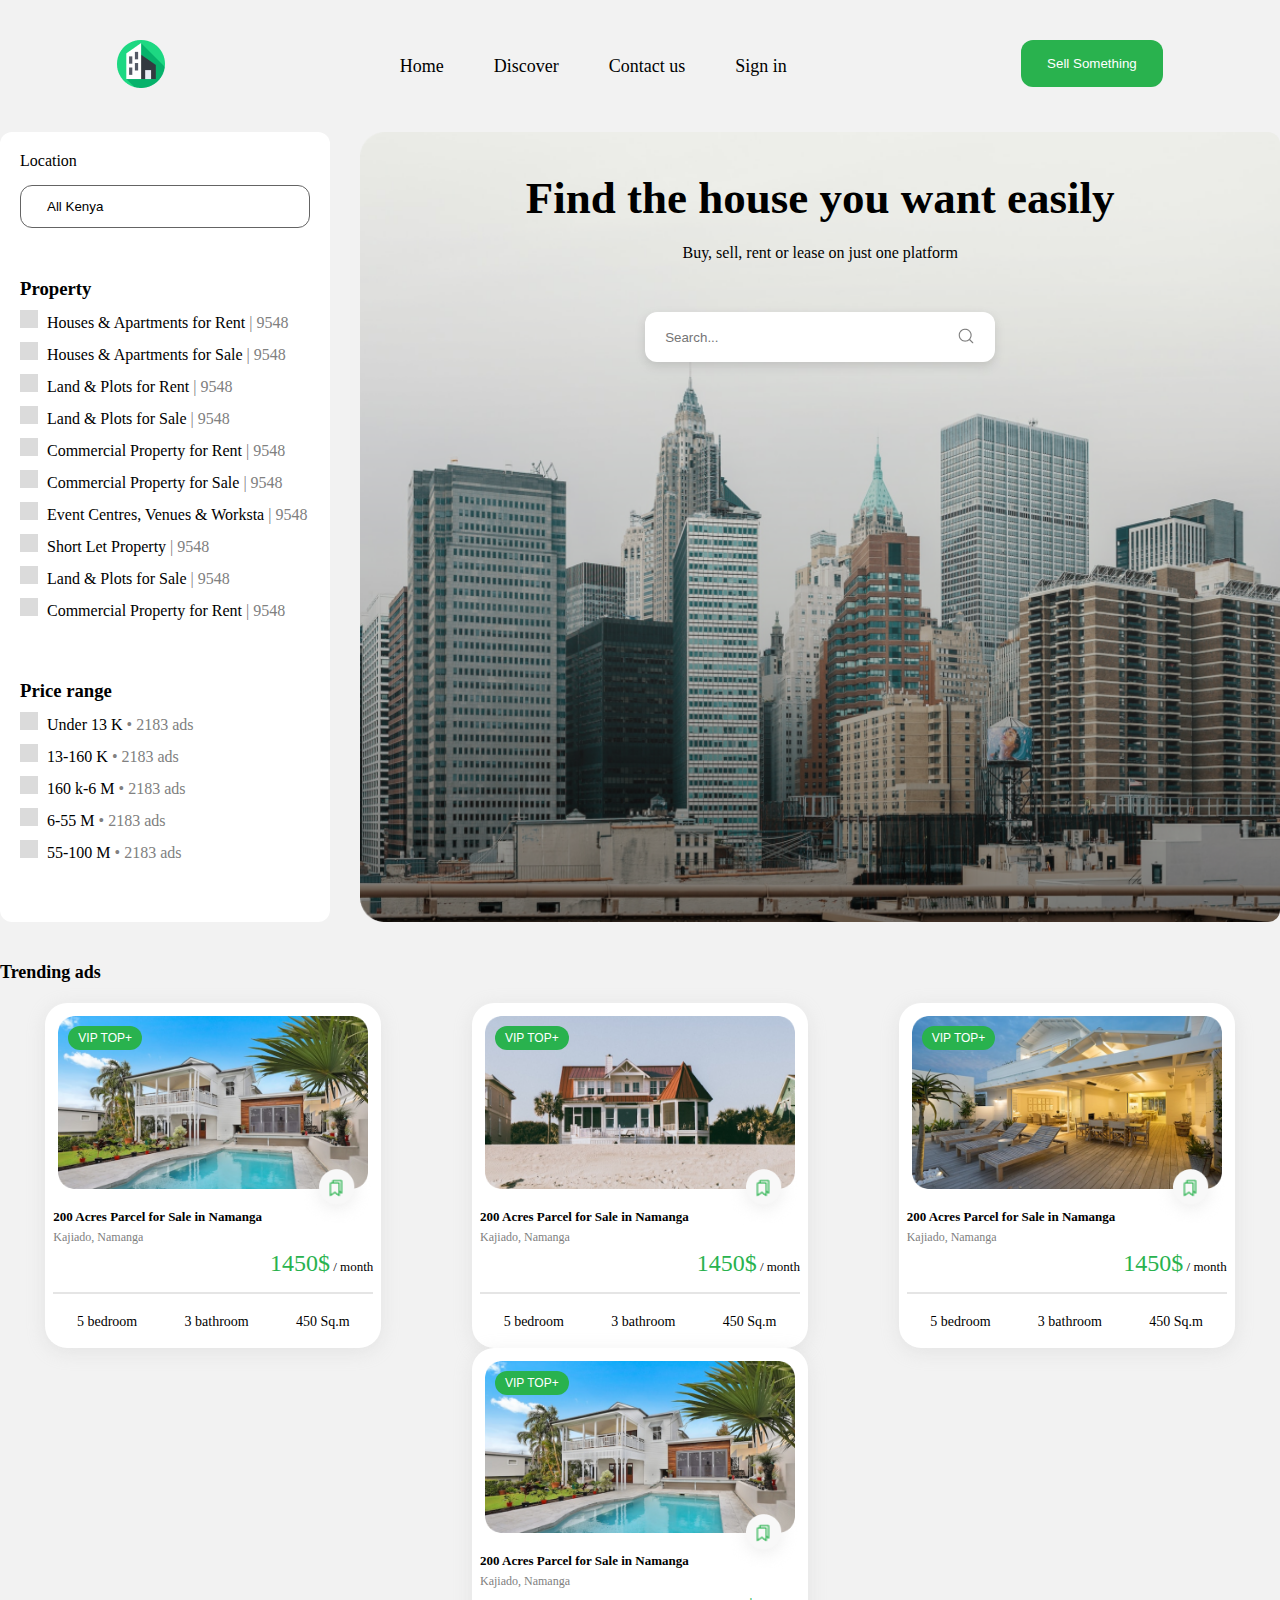
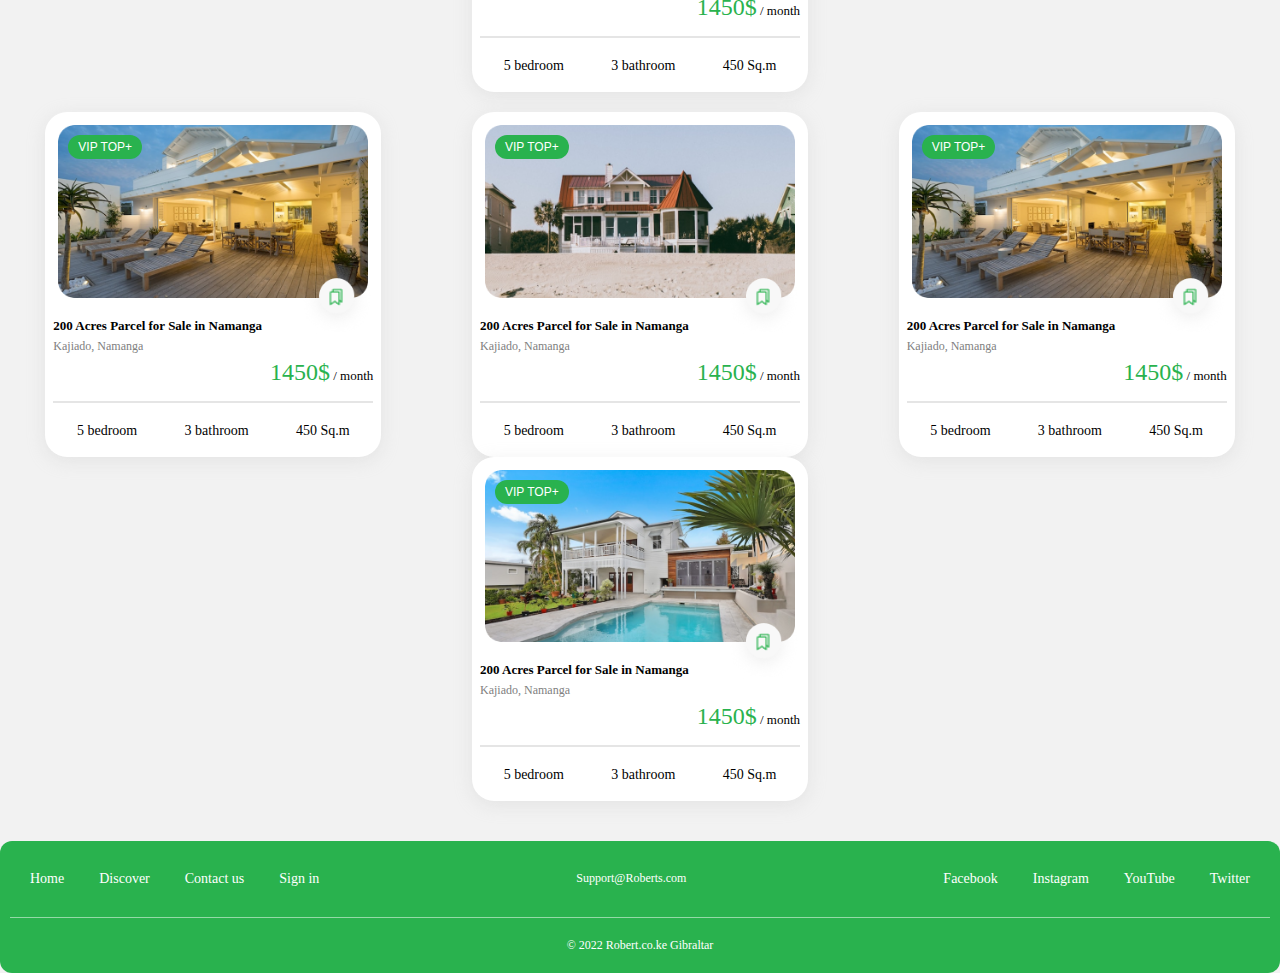
==== index.html @ 014381ed "create html css" ====
<!DOCTYPE html>
<html lang="en">
<head>
    <meta charset="UTF-8">
    <meta name="viewport" content="width=device-width, initial-scale=1.0">
    <link rel="stylesheet" href="style.css">
    <link rel="stylesheet" href="fonts.css">
    <title>Apartments</title>
</head>
<body>
    <header>
        <div class="header-container">
            <div class="logo-icon">
                <a href="./index.html">
                    <img src="./imgs/logo.png" alt="logo">
                </a>
            </div>
            <nav class="nav">
                <ul class="nav-list">
                    <li class="header-nav"> <a href="">Home</a> </li>
                    <li class="header-nav"> <a href="">Discover</a> </li>
                    <li class="header-nav"> <a href="">Contact us</a> </li>
                    <li class="header-nav"> <a href="">Sign in</a> </li>
                </ul>
            </nav>
            <input class="header-button" type="button" value="Sell Something">
            <div class="mobile-nav">
                <img src="./imgs/mobile-navigation-background.png" alt="mobile navugation" class="mobile-nav-background">
                <img src="./imgs/mobile-search-icon.png" alt="mobile-navigation" class="mobile-nav-icon">
            </div>
        </div>
    </header>
    <main>
        <div class="aside-container">
            <div class="aside-wrapper">
                <div>
                    <p>Location</p>
                    <input type="button" value="All Kenya" class="aside-button">
                </div>
                <div class="box">
                    <h3>Property</h3>
                    <div>
                        <input type="checkbox" class="checkbox">
                        <label>Houses & Apartments for Rent <span class="numbers">| 9548</span</label>
                    </div>
                    <div>
                        <input type="checkbox" class="checkbox">
                        <label>Houses & Apartments for Sale <span class="numbers">| 9548</span</label>
                    </div>
                    <div>
                        <input type="checkbox" class="checkbox">
                        <label>Land & Plots for Rent <span class="numbers">| 9548</span</label>
                    </div>
                    <div>
                        <input type="checkbox" class="checkbox">
                        <label>Land & Plots for Sale <span class="numbers">| 9548</span</label>
                    </div>
                    <div>
                        <input type="checkbox" class="checkbox">
                        <label>Commercial Property for Rent <span class="numbers">| 9548</span></label>
                    </div>
                    <div>
                        <input type="checkbox" class="checkbox">
                        <label>Commercial Property for Sale <span class="numbers">| 9548</span></label>
                    </div>
                    <div>
                        <input type="checkbox" class="checkbox">
                        <label>Event Centres, Venues & Worksta <span class="numbers">| 9548</span></label>
                    </div>
                    <div>
                        <input type="checkbox" class="checkbox">
                        <label>Short Let Property <span class="numbers">| 9548</span></label>
                    </div>
                    <div>
                        <input type="checkbox" class="checkbox">
                        <label>Land & Plots for Sale <span class="numbers">| 9548</span></label>
                    </div>
                    <div>
                        <input type="checkbox" class="checkbox">
                        <label>Commercial Property for Rent <span class="numbers">| 9548</span></label>
                    </div>
                </div>
                <div class="price-box">
                    <h3>Price range</h3>
                    <div>
                        <input type="checkbox" class="checkbox">
                        <label>Under 13 K <span class="numbers">• 2183 ads</span></label>
                    </div>
                    <div>
                        <input type="checkbox" class="checkbox">
                        <label>13-160 K <span class="numbers">• 2183 ads</span></label>
                    </div>
                    <div>
                        <input type="checkbox" class="checkbox">
                        <label>160 k-6 M <span class="numbers">• 2183 ads</span></label>
                    </div>
                    <div>
                        <input type="checkbox" class="checkbox">
                        <label>6-55 M <span class="numbers">• 2183 ads</span></label>
                    </div>
                    <div>
                        <input type="checkbox" class="checkbox">
                        <label>55-100 M <span class="numbers">• 2183 ads</span></label>
                    </div>
                </div>
            </div>
            <div class="main-image">
                <span class="image-title">Find the house you want easily</span>
                <span class="image-text">Buy, sell, rent or lease on just one platform</span>
                <div class="searchbar">
                    <input class="image-searchbar" type="search" placeholder="Search...">
                    <img src="./imgs/icon.png" alt="search icon" class="search-icon">
                </div>
            </div>
        </div>
        <div class="card-container">
            <h2 class="card-title">Trending ads</h2>
            <div class="card-wrapper">
                <a href="home-internal.html">
                    <div class="card-box">
                        <img src="./imgs/white-house.png" alt="house image" class="card-image">
                        <input type="button" value="VIP TOP+" class="card-button">
                        <img src="./imgs/mobile-navigation-background.png" alt="white background" class="card-icon-background">
                        <img src="./imgs/save.png" alt="save icon" class="save-frame">
                        <span class="card-box-title">200 Acres Parcel for Sale in Namanga</span>
                        <span class="card-box-content">Kajiado, Namanga</span>
                        <p class="card-price"> <span class="card-house-price">1450$</span> / month</p>
                        <p class="card-house-capacity"> <span>5 bedroom</span> <span>3 bathroom</span> 450 Sq.m</p>
                    </div>
                </a>
                <a href="./home-internal.html">
                    <div class="card-box">
                        <img src="./imgs/wooden-house.png" alt="house" class="card-image">
                        <input type="button" value="VIP TOP+" class="card-button">
                        <img src="./imgs/mobile-navigation-background.png" alt="white background" class="card-icon-background">
                        <img src="./imgs/save.png" alt="save icon" class="save-frame">
                        <span class="card-box-title">200 Acres Parcel for Sale in Namanga</span>
                        <span class="card-box-content">Kajiado, Namanga</span>
                        <p class="card-price"> <span class="card-house-price">1450$</span> / month</p>
                        <p class="card-house-capacity"> <span>5 bedroom</span> <span>3 bathroom</span> 450 Sq.m</p>
                    </div>
                </a>
                <a href="./home-internal.html">
                    <div class="card-box">
                        <img src="./imgs/summer-house.png" alt="house" class="card-image">
                        <input type="button" value="VIP TOP+" class="card-button">
                        <img src="./imgs/mobile-navigation-background.png" alt="white background" class="card-icon-background">
                        <img src="./imgs/save.png" alt="save icon" class="save-frame">
                        <span class="card-box-title">200 Acres Parcel for Sale in Namanga</span>
                        <span class="card-box-content">Kajiado, Namanga</span>
                        <p class="card-price"> <span class="card-house-price">1450$</span> / month</p>
                        <p class="card-house-capacity"> <span>5 bedroom</span> <span>3 bathroom</span> 450 Sq.m</p>
                    </div>
                </a>
                <a href="./home-internal.html">
                    <div class="card-box">
                        <img src="./imgs/white-house.png" alt="house" class="card-image">
                        <input type="button" value="VIP TOP+" class="card-button">
                        <img src="./imgs/mobile-navigation-background.png" alt="white background" class="card-icon-background">
                        <img src="./imgs/save.png" alt="save icon" class="save-frame">
                        <span class="card-box-title">200 Acres Parcel for Sale in Namanga</span>
                        <span class="card-box-content">Kajiado, Namanga</span>
                        <p class="card-price"> <span class="card-house-price">1450$</span> / month</p>
                        <p class="card-house-capacity"> <span>5 bedroom</span> <span>3 bathroom</span> 450 Sq.m</p>
                    </div>
                </a>
            </div>
            <div class="card-wrapper">
                <a href="./home-internal.html">
                    <div class="card-box">
                        <img src="./imgs/summer-house.png" alt="house" class="card-image">
                        <input type="button" value="VIP TOP+" class="card-button">
                        <img src="./imgs/mobile-navigation-background.png" alt="white background" class="card-icon-background">
                        <img src="./imgs/save.png" alt="save icon" class="save-frame">
                        <span class="card-box-title">200 Acres Parcel for Sale in Namanga</span>
                        <span class="card-box-content">Kajiado, Namanga</span>
                        <p class="card-price"> <span class="card-house-price">1450$</span> / month</p>
                        <p class="card-house-capacity"> <span>5 bedroom</span> <span>3 bathroom</span> 450 Sq.m</p>
                    </div>
                </a>
                <a href="./home-internal.html">
                    <div class="card-box">
                        <img src="./imgs/wooden-house.png" alt="house" class="card-image">
                        <input type="button" value="VIP TOP+" class="card-button">
                        <img src="./imgs/mobile-navigation-background.png" alt="white background" class="card-icon-background">
                        <img src="./imgs/save.png" alt="save icon" class="save-frame">
                        <span class="card-box-title">200 Acres Parcel for Sale in Namanga</span>
                        <span class="card-box-content">Kajiado, Namanga</span>
                        <p class="card-price"> <span class="card-house-price">1450$</span> / month</p>
                        <p class="card-house-capacity"> <span>5 bedroom</span> <span>3 bathroom</span> 450 Sq.m</p>
                    </div>
                </a>
                <a href="./home-internal.html">
                    <div class="card-box">
                        <img src="./imgs/summer-house.png" alt="house" class="card-image">
                        <input type="button" value="VIP TOP+" class="card-button">
                        <img src="./imgs/mobile-navigation-background.png" alt="white background" class="card-icon-background">
                        <img src="./imgs/save.png" alt="save icon" class="save-frame">
                        <span class="card-box-title">200 Acres Parcel for Sale in Namanga</span>
                        <span class="card-box-content">Kajiado, Namanga</span>
                        <p class="card-price"> <span class="card-house-price">1450$</span> / month</p>
                        <p class="card-house-capacity"> <span>5 bedroom</span> <span>3 bathroom</span> 450 Sq.m</p>
                    </div>
                </a>
                <a href="./home-internal.html">
                    <div class="card-box">
                        <img src="./imgs/white-house.png" alt="house" class="card-image">
                        <input type="button" value="VIP TOP+" class="card-button">
                        <img src="./imgs/mobile-navigation-background.png" alt="white background" class="card-icon-background">
                        <img src="./imgs/save.png" alt="save icon" class="save-frame">
                        <span class="card-box-title">200 Acres Parcel for Sale in Namanga</span>
                        <span class="card-box-content">Kajiado, Namanga</span>
                        <p class="card-price"> <span class="card-house-price">1450$</span> / month</p>
                        <p class="card-house-capacity"> <span>5 bedroom</span> <span>3 bathroom</span> 450 Sq.m</p>
                    </div>
                </a>
            </div>
        </div>
    </main>
    <footer>
        <div class="footer-container">
            <div class="footer-box">
                <div>
                    <nav>
                        <ul class="footer-list-box">
                            <li> <a href="./index.html">Home</a> </li>
                            <li> <a href="./index.html">Discover</a> </li>
                            <li> <a href="./index.html">Contact us</a> </li>
                            <li> <a href="./index.html">Sign in</a> </li>
                        </ul>
                    </nav>
                </div>
                <div class="footer-text">Support@Roberts.com</div>
                <div>
                    <nav>
                        <ul class="footer-list-box">
                            <li> <a href="https://www.facebook.com/">Facebook</a> </li>
                            <li> <a href="https://www.instagram.com/">Instagram</a> </li>
                            <li> <a href="https://www.youtube.com/">YouTube</a> </li>
                            <li> <a href="https://twitter.com/i/flow/login">Twitter</a> </li>
                        </ul>
                    </nav>
                </div>
            </div>
            <div class="bottom-footer">
                <p>© 2022 Robert.co.ke Gibraltar</p>
            </div>
        </div>
    </footer>
</body>
</html>
---- style.css ----
*{
    margin: 0;
    padding: 0;
    box-sizing: border-box;
}
body {
    background-color: #F2F2F2;
    font-family: "poppins";
}
ul {
    list-style: none;
    text-decoration: none;
}
a { 
    color: inherit;
    text-decoration: none;
}

.header-container {
    width: 100%;
    max-width: 1400px;
    display: flex;
    align-content: center;
    justify-content: space-around;
    max-height: 100px;
    margin: 40px auto;
}

.logo-icon {
    display: flex;
    align-items: center;
    max-width: 50px;
    max-height: 100px;
}
.nav {
    display: flex;
    align-items: center;
    max-height: 100px;
    max-width: 600px;
}

.nav-list {
    display: flex;
    justify-content: space-around;
    max-height: 100px;
    max-width: 600px;
    font-size: 18px;
    gap: 50px;
    transition: all;
    transition-duration: 0.5s;
    transition-timing-function: linear;
    transition-delay: 0.2s;
}

.header-nav:hover { 
    border-bottom: 3px solid #29B24E;
}

.header-button {
   max-width: 156px;
   max-height: 47px;
   padding: 13px 26px 13px 26px;
   background-color:#29B24E;
   border-radius: 12px;
   color: white;
   border: none;
}


.mobile-nav {
    display: none;
    max-width: 45px;
    max-height: 45px;
    margin-left: 10px;
    margin-top: 10px;
}

.mobile-nav-background {
    position: absolute;
    top: 20px;
    right: 7px;
}

.mobile-nav-icon {
    position: absolute;
    z-index: 1;
    top: 55px;
    right: 44px;
}

.aside-container{
    display: flex;
    flex-direction: row;
    gap: 30px;
    max-width: 1400px;
    margin: 40px auto;
}
.aside-wrapper{
    background-color: white;
    padding: 20px;
    display: flex;
    flex-direction: column;
    justify-content: center;
    gap: 20px;
    max-width: 400px;
    border-radius: 12px;
}
.aside-button {
    margin-top: 15px;
    padding: 13px 206px 13px 26px;
    border-radius: 12px;
    border: 1px solid rgb(100, 100, 100);
    max-width: 300px;
    max-height: 48px;
    background-color: white;
}
.box {
    margin-top: 30px;
    display: flex;
    flex-direction: column;
    gap: 10px;
}

.checkbox {
    margin-right: 5px;
}

.numbers { 
    color: grey;
}

.price-box { 
    display: flex;
    flex-direction: column;
    gap: 10px;
    margin: 40px 0 40px 0;
}

.main-image{
    display: flex;
    flex-direction: column;
    text-align: center;
    align-items: center;
    gap: 20px;
    max-width: 1200px;
    width: 100%;
    max-height: 840px;
    background-image: url(./imgs/main-image.png);
    background-size: cover;
    border-radius: 12px;
}


.image-title{
    font-weight: 600;
    margin-top: 40px;
    font-size: 45px;
}
.searchbar{
    position: relative;
}
.image-searchbar{
    margin-top: 30px;
    width: 350px;
    max-height: 50px;
    padding: 20px;
    background-color: white;
    border-radius: 12px;
    border: none;
    box-shadow: 0px 4px 10px 0px #7C7C7C45;
}
.search-icon{
    position: absolute;
    right: 20px;
    top: 45px;
}

.card-container{
    max-width: 1400px;
    margin: 40px auto;
    gap: 20px;
}
.card-title{
    font-size: 18px;
    font-weight: 700;
}
.card-wrapper{
    margin-top: 20px;
    max-width: 1400px;
    display: flex;
    flex-direction: row;
    justify-content: space-around;
    flex-wrap: wrap;
}
.card-box{
    max-width: 350px;
    max-height: 380px;
    border-radius: 22px;
    background-color: white;
    position: relative;
    display: flex;
    flex-direction: column;
    gap: 5px;
    box-shadow: 0px 4px 18px 0px #C2C2C24D;
    padding: 8px;
}
.card-image{
    padding: 5px;
    border-radius: 20px;
    max-width: 320px;
}
.card-button{
    font-size: 12px;
    max-width: 76px;
    max-height: 30px;
    color: white;
    padding: 5px 10px 5px 10px;
    background-color: #29B24E;
    border-radius: 15px;
    border: none;
    position: absolute;
    top: 23px;
    left: 23px;
}
.card-icon-background{
    position: absolute;
    scale: 0.8;
    top: 140px;
    right: 0px;
}
.save-frame {
    width: 20px;
    height: 20px;
    position: absolute;
    top: 175px;
    right: 35px;
    z-index: 1;
}

.frame { 
    display: inline-block;
}
.card-box-title { 
    margin-top: 10px;
    font-size: 13px;
    font-weight: 600;
}
.card-box-content{
    font-size: 12px;
    color: grey;
}
.card-price  {
    text-align: end;
    font-size: 13px;
}
.card-house-price{
    font-size: 24px;
    color: #29B24E;
}


.card-price::after{
    content: "";
    display: flex;
    flex-direction: column;
    width: 100%;
    opacity: 50%;
    height: 2px;
    background-color: rgb(204, 204, 204);
    margin: 15px 0px 15px 0px;
}
.card-house-capacity{
    font-size: 14px;
    display: flex;
    justify-content: space-around;
    margin-bottom: 10px;
    
}







footer{
    background-color: #29B24E;
    width: 100%;
    max-height: 250px;
    border-radius: 12px;
}
.footer-container{
    display: flex;
    flex-direction: column;
    max-width: 1400px;
    max-height: 150px;
    color: white;
    margin: 0 auto;
    padding: 10px;
}
.footer-box{
    display: flex;
    justify-content: space-between;
    font-size: 12px;
    padding: 20px;
}
.footer-list-box{
    display: flex;
    gap: 35px;
    font-size: 14px;
    color: white;
}

.bottom-footer-box::before{
    content: "";
    max-width: 100%;
    height: 1px;
    background-color: white;
    margin: 0px 0px 20px 0px;
    display: flex;
    flex-direction: column;
    opacity: 50%;
}
.bottom-footer-box{
    text-align: center;
    font-size: 12px;
    margin: 10px 0px 10px 0px;
}

.home-internal-container{
    max-width: 1400px;
    width: 100%;
    display: flex;
    flex-direction: row;
    gap: 20px;
    margin: 40px auto;
}
.home-internal-container-image{
    width: 100%;
    flex: 1;
    max-height: 700px;
    box-shadow: 0px 4px 18px 0px #C2C2C24D;
    border-radius: 20px;
}
.internal-image{
    border-radius: 20px;
    max-width: 690px;
    height: 700px;
}
.home-internal-container-content{
    display: flex;
    flex-direction: column;
    position: relative;
    flex: 1;
    border-radius: 20px;
    max-height: 700px;
    box-shadow: 0px 4px 18px 0px #C2C2C24D;
    background-color: white;
    padding: 20px;
    gap: 25px;
}
.content-title{
    display: flex;
    justify-content: space-between;
    font-size: 14px;
    color: grey;
    vertical-align: center;
}
.view-icon{
    position: absolute;
    top: 23px;
    right: 100px;
}
.location-text{
    font-size: 14px;
    opacity: 60%;
}
.location-text-description{
    font-size: 14px;
    opacity: 80%;
}
.location-text-description::after{
    content: "";
    display: flex;
    margin:20px 0px 5px 0px;
    width: 100%;
    height: 1px;
    background-color: #ECECEC;
}
.apartment-description{
    font-size: 14px;
    display: flex;
    gap: 25px;
    justify-content: flex-start;
}
.description-box::before{
    content: "";
    width: 100%;
    height: 1px;
    background-color: #ECECEC;
    margin: 5px 0px 15px 0px;
}
.description-box{
    display: flex;
    flex-direction: column;
}
.description-box-child{
    display: flex;
    flex-direction: row;
    justify-content: space-around;
    gap: 20px;
}
.description-box-address{
    display: flex;
    flex: 1;
    flex-direction: column;
    max-width: 160px;
    gap: 10px;
}
.description-box-title{
    font-size: 12px;
    opacity: 60%;
}
.description-box-content{
    font-size: 14px;
    font-weight: 500;
}
.description-box::after{
    content: "";
    width: 100%;
    height: 1px;
    background-color: #ECECEC;
    margin: 25px 0px 15px 0px;
}
.message-button{
    border: 1px solid #29B24E;
    padding: 13px 26px 13px 26px;
    color: #29B24E;
    border-radius: 12px;
    font-size: 15px;
    background-color: white;
}
.call-button{
    border: #29B24E 1px;
    padding: 15px 30px 15px 30px;
    border-radius: 12px;
    background-color: #29B24E;
    color: white;
    font-size: 15px;
}
.description-box-contact{
    display: flex;
    justify-content: space-around;
}
.description-box-contact-child{
    display: flex;
    gap: 20px;
}
.description-price{
    font-size: 35px;
    font-weight: 700;
}
.content-boxes{
    display: flex;
    flex-direction: column;
}

.similar-ads{
    margin: 20px;
}
input[type="checkbox"]{
    position: relative;
    width: 18px;
    height: 18px;
    background-color: rgb(219, 219, 219);
    cursor: pointer;
    appearance: none;
    border: .25rem;
}
input[type="checkbox"]:checked{
    background-color: #29B24E;
}
input[type="checkbox"]::before{
    content: "";
    position: absolute;
    top: 1px;
    left: 6px;
    width: 5px;
    height: 10px;
    border: 2.5px solid transparent;
    border-left: none;
    border-top: none;
    transform: rotate(45deg) scale(1);
}
input[type="checkbox"]:checked:before{
    border-color: #ECECEC;
}

footer{
    background-color: #29B24E;
    width: 100%;
    max-height: 250px;
    border-radius: 12px;
}
.footer-container{
    display: flex;
    flex-direction: column;
    max-width: 1400px;
    max-height: 150px;
    color: white;
    margin: 0 auto;
    padding: 10px;
}
.top-footer-box{
    display: flex;
    justify-content: space-between;
    font-size: 12px;
    padding: 20px;
}
.footer-navigation-list-box{
    display: flex;
    gap: 35px;
    font-size: 14px;
    color: white;
}

.bottom-footer::before{
    content: "";
    max-width: 100%;
    height: 1px;
    background-color: white;
    margin: 0px 0px 20px 0px;
    display: flex;
    flex-direction: column;
    opacity: 50%;
}
.bottom-footer{
    text-align: center;
    font-size: 12px;
    margin: 10px 0px 10px 0px;
}

.home-internal-container{
    max-width: 1400px;
    width: 100%;
    display: flex;
    flex-direction: row;
    gap: 20px;
    margin: 40px auto;
}
.home-internal-container-image{
    width: 100%;
    flex: 1;
    max-height: 700px;
    box-shadow: 0px 4px 18px 0px #C2C2C24D;
    border-radius: 20px;
}
.internal-image{
    border-radius: 20px;
    max-width: 690px;
    height: 700px;
}
.home-internal-container-content{
    display: flex;
    flex-direction: column;
    position: relative;
    flex: 1;
    border-radius: 20px;
    max-height: 700px;
    box-shadow: 0px 4px 18px 0px #C2C2C24D;
    background-color: white;
    padding: 20px;
    gap: 25px;
}
.content-title{
    display: flex;
    justify-content: space-between;
    font-size: 14px;
    color: grey;
    vertical-align: center;
}
.view-icon{
    position: absolute;
    top: 23px;
    right: 100px;
}
.location-text{
    font-size: 14px;
    opacity: 60%;
}
.location-text-description{
    font-size: 14px;
    opacity: 80%;
}
.location-text-description::after{
    content: "";
    display: flex;
    margin:20px 0px 5px 0px;
    width: 100%;
    height: 1px;
    background-color: #ECECEC;
}
.apartment-description{
    font-size: 14px;
    display: flex;
    gap: 25px;
    justify-content: flex-start;
}
.description-box::before{
    content: "";
    width: 100%;
    height: 1px;
    background-color: #ECECEC;
    margin: 5px 0px 15px 0px;
}
.description-box{
    display: flex;
    flex-direction: column;
}
.description-box-child{
    display: flex;
    flex-direction: row;
    justify-content: space-around;
    gap: 20px;
}
.description-box-address{
    display: flex;
    flex: 1;
    flex-direction: column;
    max-width: 160px;
    gap: 10px;
}
.description-box-title{
    font-size: 12px;
    opacity: 60%;
}
.description-box-content{
    font-size: 14px;
    font-weight: 500;
}
.description-box::after{
    content: "";
    width: 100%;
    height: 1px;
    background-color: #ECECEC;
    margin: 25px 0px 15px 0px;
}
.message-button{
    border: 1px solid #29B24E;
    padding: 13px 26px 13px 26px;
    color: #29B24E;
    border-radius: 12px;
    font-size: 15px;
    background-color: white;
}
.call-button{
    border: #29B24E 1px;
    padding: 15px 30px 15px 30px;
    border-radius: 12px;
    background-color: #29B24E;
    color: white;
    font-size: 15px;
}
.description-box-contact{
    display: flex;
    justify-content: space-around;
}
.description-box-contact-child{
    display: flex;
    gap: 20px;
}
.description-price{
    font-size: 35px;
    font-weight: 700;
}
.content-boxes{
    display: flex;
    flex-direction: column;
}
    
.similar-ads{
    margin: 20px;
}
input[type="checkbox"]{
    position: relative;
    width: 18px;
    height: 18px;
    background-color: rgb(219, 219, 219);
    cursor: pointer;
    appearance: none;
    border: .25rem;
}
input[type="checkbox"]:checked{
    background-color: #29B24E;
}
input[type="checkbox"]::before{
    content: "";
    position: absolute;
    top: 1px;
    left: 6px;
    width: 5px;
    height: 10px;
    border: 2.5px solid transparent;
    border-left: none;
    border-top: none;
    transform: rotate(45deg) scale(1);
}
input[type="checkbox"]:checked:before{
    border-color: #ECECEC;
}
---- fonts.css ----
@font-face {
    font-family: "poppins";
    src: url(./fonts/Poppins-Regular.ttf);
}
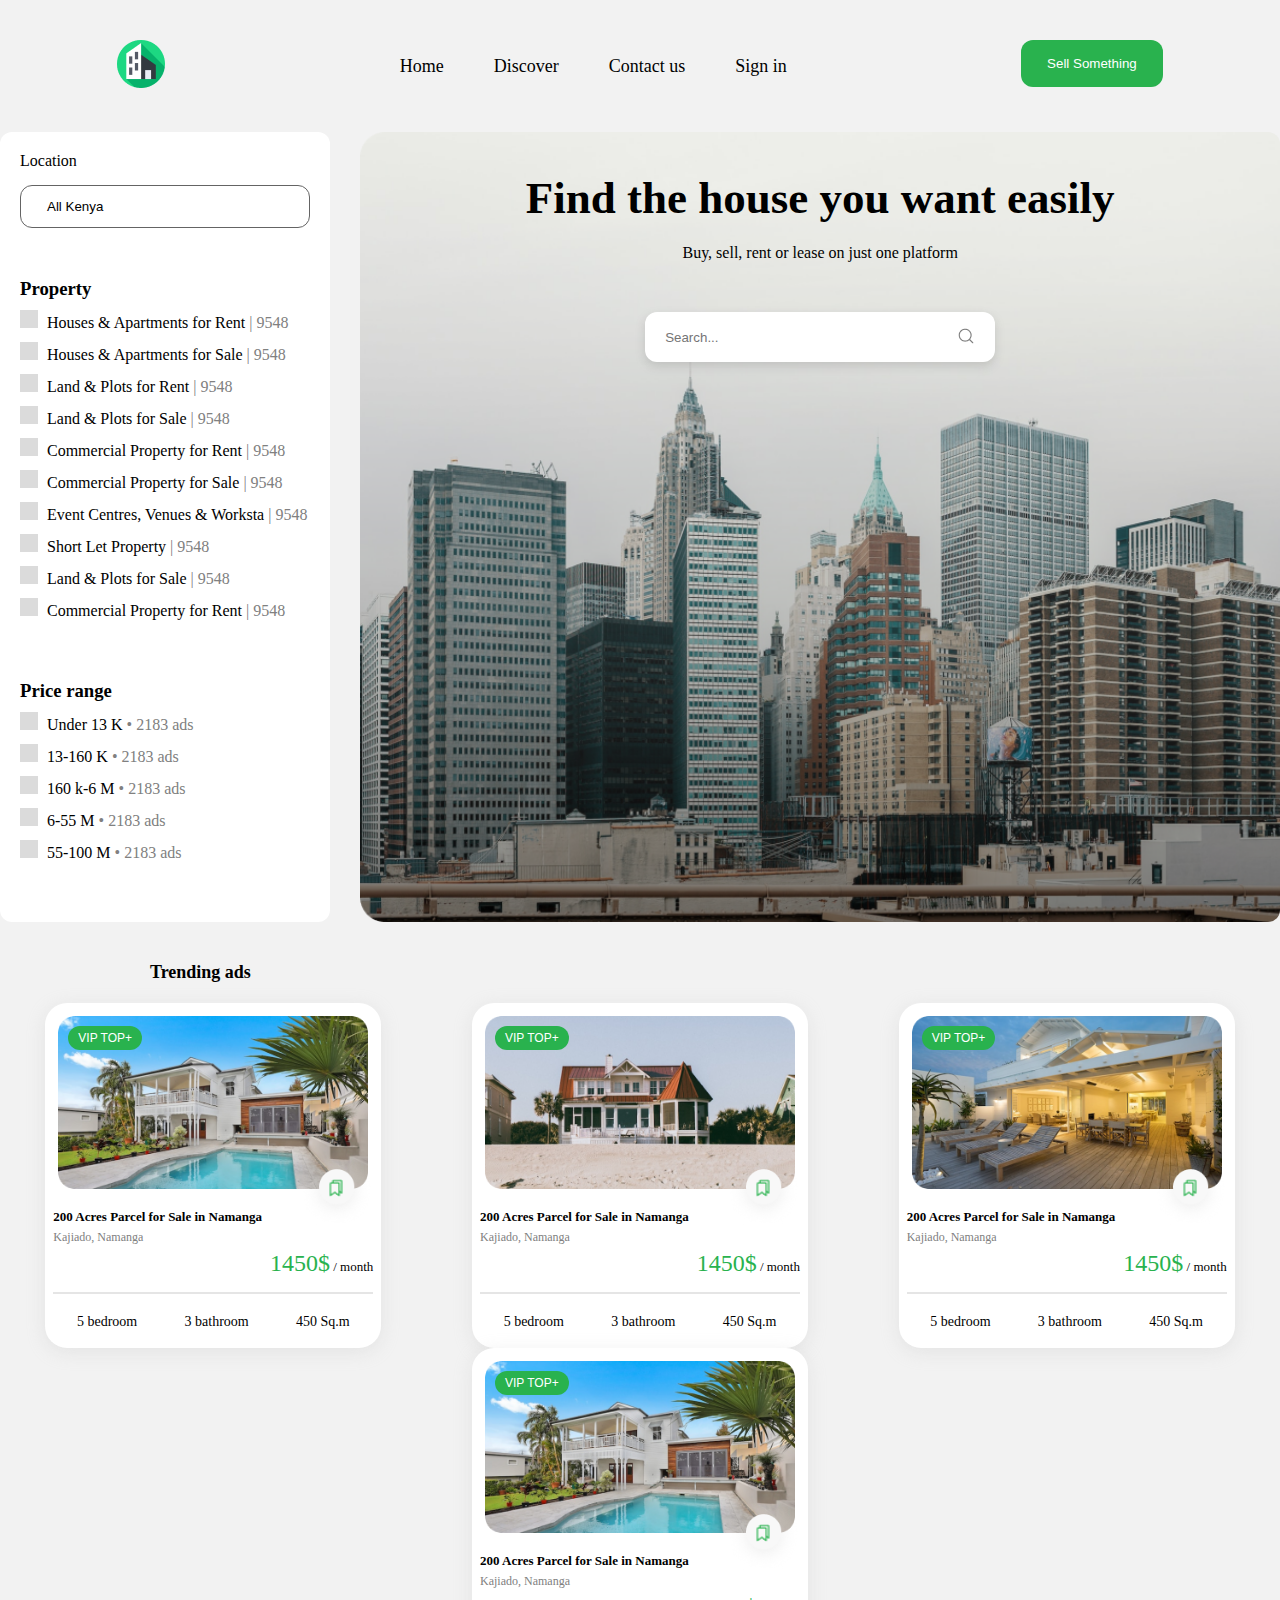
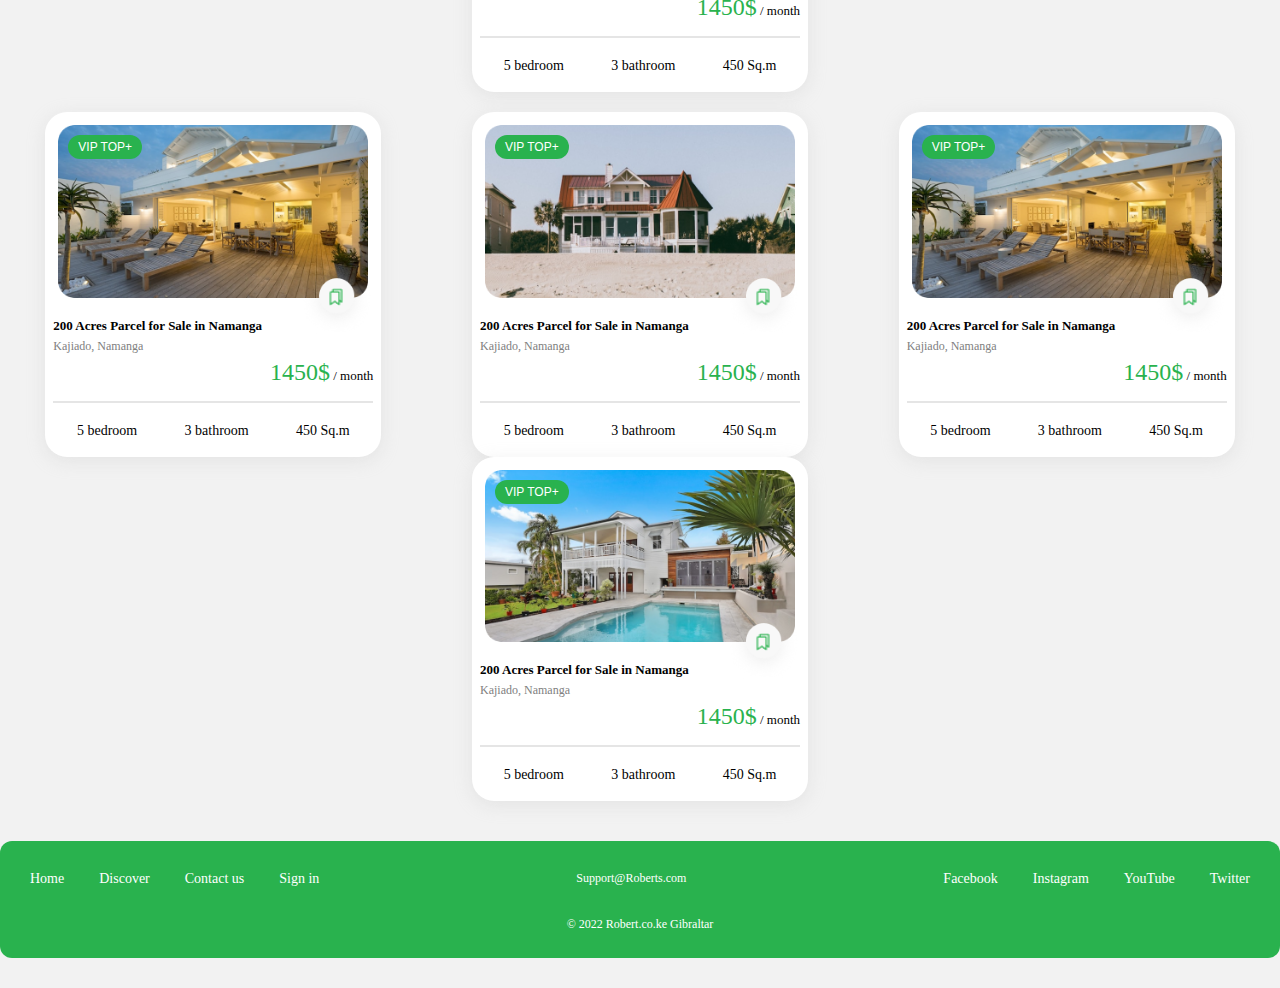
==== commit 4639d08b: "add resolutions" ====
--- a/index.html
+++ b/index.html
@@ -5,6 +5,15 @@
     <meta name="viewport" content="width=device-width, initial-scale=1.0">
     <link rel="stylesheet" href="style.css">
     <link rel="stylesheet" href="fonts.css">
+    <link rel="stylesheet" href="media.css">
+    <meta name="description" content="Find your dream home with our comprehensive real.">
+    <meta property="og:url" content="https://marikhorbaladze.github.io/interim-assignment/">
+    <meta name="keywords" content="Houses, Sell House, Rent House, Apartments">
+    <meta property="og:type" content="apartments">
+    <meta property="og:title" content="Find Your Dream Home: You Will Find Comfort Apartments For Sale and Rent">
+    <meta property="og:description" content="Find Your Comfort Zone On Our Site">
+    <meta property="og:image" content="./imgs/main-image.png">
+    <meta name="author" content="Mari Khorbaladze">
     <title>Apartments</title>
 </head>
 <body>
@@ -26,7 +35,7 @@
             <input class="header-button" type="button" value="Sell Something">
             <div class="mobile-nav">
                 <img src="./imgs/mobile-navigation-background.png" alt="mobile navugation" class="mobile-nav-background">
-                <img src="./imgs/mobile-search-icon.png" alt="mobile-navigation" class="mobile-nav-icon">
+                <img src="./imgs/search-normal.png" alt="mobile-navigation" class="mobile-nav-icon">
             </div>
         </div>
     </header>
@@ -116,7 +125,7 @@
         <div class="card-container">
             <h2 class="card-title">Trending ads</h2>
             <div class="card-wrapper">
-                <a href="home-internal.html">
+                <a href="./home-internal.html">
                     <div class="card-box">
                         <img src="./imgs/white-house.png" alt="house image" class="card-image">
                         <input type="button" value="VIP TOP+" class="card-button">
@@ -233,7 +242,7 @@
                 <div class="footer-text">Support@Roberts.com</div>
                 <div>
                     <nav>
-                        <ul class="footer-list-box">
+                        <ul class="footer-list-box2">
                             <li> <a href="https://www.facebook.com/">Facebook</a> </li>
                             <li> <a href="https://www.instagram.com/">Instagram</a> </li>
                             <li> <a href="https://www.youtube.com/">YouTube</a> </li>
--- a/style.css
+++ b/style.css
@@ -1,4 +1,4 @@
- *{
+* { 
     margin: 0;
     padding: 0;
     box-sizing: border-box;
@@ -150,7 +150,9 @@
     border-radius: 12px;
 }
 
-
+.card-title { 
+    margin-left: 150px;
+}
 .image-title{
     font-weight: 600;
     margin-top: 40px;
@@ -278,22 +280,18 @@
 }
 
 
-
-
-
-
-
-footer{
+footer {
     background-color: #29B24E;
     width: 100%;
-    max-height: 250px;
-    border-radius: 12px;
+    max-height: 950px;
+    border-radius: 12px;
+    margin-bottom: 30px;
 }
 .footer-container{
     display: flex;
     flex-direction: column;
     max-width: 1400px;
-    max-height: 150px;
+    max-height: 180px;
     color: white;
     margin: 0 auto;
     padding: 10px;
@@ -306,22 +304,23 @@
 }
 .footer-list-box{
     display: flex;
+    justify-content: center;
     gap: 35px;
     font-size: 14px;
     color: white;
-}
-
-.bottom-footer-box::before{
-    content: "";
-    max-width: 100%;
-    height: 1px;
-    background-color: white;
-    margin: 0px 0px 20px 0px;
-    display: flex;
-    flex-direction: column;
-    opacity: 50%;
-}
-.bottom-footer-box{
+    text-align: center;
+}
+.footer-list-box2 { 
+    display: flex;
+    justify-content: center;
+    gap: 35px;
+    font-size: 14px;
+    color: white;
+}
+
+.bottom-footer {
+    justify-content: center;
+    display: flex;
     text-align: center;
     font-size: 12px;
     margin: 10px 0px 10px 0px;
@@ -511,20 +510,20 @@
     margin: 0 auto;
     padding: 10px;
 }
-.top-footer-box{
+.footer-box {
     display: flex;
     justify-content: space-between;
     font-size: 12px;
     padding: 20px;
 }
-.footer-navigation-list-box{
+.footer-navigation-list-box {
     display: flex;
     gap: 35px;
     font-size: 14px;
     color: white;
 }
 
-.bottom-footer::before{
+.bottom-footer::before { 
     content: "";
     max-width: 100%;
     height: 1px;
@@ -534,13 +533,13 @@
     flex-direction: column;
     opacity: 50%;
 }
-.bottom-footer{
+.bottom-footer {
     text-align: center;
     font-size: 12px;
     margin: 10px 0px 10px 0px;
 }
 
-.home-internal-container{
+.home-internal-container {
     max-width: 1400px;
     width: 100%;
     display: flex;
@@ -548,19 +547,19 @@
     gap: 20px;
     margin: 40px auto;
 }
-.home-internal-container-image{
+.home-internal-container-image {
     width: 100%;
     flex: 1;
     max-height: 700px;
     box-shadow: 0px 4px 18px 0px #C2C2C24D;
     border-radius: 20px;
 }
-.internal-image{
+.internal-image {
     border-radius: 20px;
     max-width: 690px;
     height: 700px;
 }
-.home-internal-container-content{
+.home-internal-container-content {
     display: flex;
     flex-direction: column;
     position: relative;
@@ -572,27 +571,27 @@
     padding: 20px;
     gap: 25px;
 }
-.content-title{
+.content-title {
     display: flex;
     justify-content: space-between;
     font-size: 14px;
     color: grey;
     vertical-align: center;
 }
-.view-icon{
+.view-icon {
     position: absolute;
     top: 23px;
     right: 100px;
 }
-.location-text{
+.location-text {
     font-size: 14px;
     opacity: 60%;
 }
-.location-text-description{
+.location-text-description {
     font-size: 14px;
     opacity: 80%;
 }
-.location-text-description::after{
+.location-text-description::after { 
     content: "";
     display: flex;
     margin:20px 0px 5px 0px;
@@ -600,52 +599,52 @@
     height: 1px;
     background-color: #ECECEC;
 }
-.apartment-description{
+.apartment-description {
     font-size: 14px;
     display: flex;
     gap: 25px;
     justify-content: flex-start;
 }
-.description-box::before{
+.description-box::before {
     content: "";
     width: 100%;
     height: 1px;
     background-color: #ECECEC;
     margin: 5px 0px 15px 0px;
 }
-.description-box{
-    display: flex;
-    flex-direction: column;
-}
-.description-box-child{
+.description-box {
+    display: flex;
+    flex-direction: column;
+}
+.description-box-child {
     display: flex;
     flex-direction: row;
     justify-content: space-around;
     gap: 20px;
 }
-.description-box-address{
+.description-box-address {
     display: flex;
     flex: 1;
     flex-direction: column;
     max-width: 160px;
     gap: 10px;
 }
-.description-box-title{
+.description-box-title {
     font-size: 12px;
     opacity: 60%;
 }
-.description-box-content{
+.description-box-content {
     font-size: 14px;
     font-weight: 500;
 }
-.description-box::after{
+.description-box::after {
     content: "";
     width: 100%;
     height: 1px;
     background-color: #ECECEC;
     margin: 25px 0px 15px 0px;
 }
-.message-button{
+.message-button {
     border: 1px solid #29B24E;
     padding: 13px 26px 13px 26px;
     color: #29B24E;
@@ -653,7 +652,7 @@
     font-size: 15px;
     background-color: white;
 }
-.call-button{
+.call-button {
     border: #29B24E 1px;
     padding: 15px 30px 15px 30px;
     border-radius: 12px;
@@ -661,11 +660,11 @@
     color: white;
     font-size: 15px;
 }
-.description-box-contact{
+.description-box-contact {
     display: flex;
     justify-content: space-around;
 }
-.description-box-contact-child{
+.description-box-contact-child {
     display: flex;
     gap: 20px;
 }
--- a/media.css
+++ b/media.css
@@ -0,0 +1,304 @@
+@media (max-width:1008px) { 
+.card-wrapper { 
+    margin-top: 20px;
+    max-width: 1007px;
+    display: flex;
+    flex-direction: row;
+    justify-content: space-around;
+    flex-wrap: wrap;
+}
+
+.card-box {
+    max-width: 230px;
+    max-height: 350px;
+    border-radius: 22px;
+    background-color: white;
+    position: relative;
+    display: flex;
+    flex-direction: column;
+    gap: 5px;
+    box-shadow: 0px 4px 18px 0px #C2C2C24D;
+    padding: 8px;
+}
+
+.card-house-capacity {
+  font-size: 14px;
+  display: flex;
+  justify-content: space-around;
+  margin-bottom: 10px;
+}
+
+.save-frame {
+  width: 20px;
+  height: 20px;
+  position: absolute;
+  top: 110px;
+  right: 34px;
+  z-index: 1;
+}
+
+.card-icon-background{
+  position: absolute;
+  top: 110px;
+  right: 34px;
+  width: 20px;
+  height: 20px;
+}
+}
+
+
+
+
+@media (max-width:449px) {
+.aside-container { 
+    display: flex;
+    flex-direction: column-reverse;
+    max-width: 449px;
+}
+
+.aside-wrapper { 
+  max-width: 449px;
+}
+
+.nav-list { 
+  display: none;
+}
+
+.header-button { 
+  display: none;
+} 
+
+.mobile-nav { 
+  display: inline;
+}
+ 
+.card-wrapper { 
+    margin-top: 20px;
+    max-width: 449px;
+    flex-direction: column;
+    justify-content: center;
+    flex-wrap: wrap;
+    align-items: center;
+    gap: 20px;
+}
+
+.card-box{
+    max-width: 449px;
+    max-height: 380px;
+    border-radius: 22px;
+    background-color: white;
+    position: relative;
+    flex-direction: column;
+    gap: 5px;
+    box-shadow: 0px 4px 18px 0px #C2C2C24D;
+    padding: 8px;
+}
+
+.save-frame {
+  width: 20px;
+  height: 20px;
+  position: absolute;
+  top: 180px;
+  right: 34px;
+  z-index: 1;
+}
+
+.card-icon-background {
+  position: absolute;
+  top: 180px;
+  right: 34px;
+  width: 20px;
+  height: 20px;
+}
+
+footer {
+  background-color: #29B24E;
+  max-width: 449px;
+  max-height: 449px;
+  border-radius: 15px;
+
+}
+
+.footer-container {
+  display: flex;
+  flex-direction: column;
+  max-width: 600px;
+  max-height: 250px;
+  color: white;
+  margin: 0 auto;
+  padding: 10px;
+}
+
+.footer-box {
+  display: flex;
+  font-size: 12px;
+  padding: 20px;
+  max-width: 449px;
+  height: 350px;
+  padding-top: 50px;
+  margin: 0;
+}
+
+.footer-list-box {
+  gap: 15px;
+  font-size: 18px;
+  color: white;
+  flex-direction: column;
+}
+
+.footer-list-box2 { 
+ flex-direction: column;
+  gap: 15px;
+  font-size: 18px;
+  color: white;
+}
+
+.footer-text { 
+  display: none;
+}
+
+.card-house-capacity {
+  font-size: 14px;
+  display: flex;
+  justify-content: space-around;
+}
+}
+ 
+@media (max-width:768px) {
+  .aside-container { 
+      display: flex;
+      flex-direction: column-reverse;
+      max-width: 768px;
+  }
+  .main-image { 
+    height: 500px;
+  }
+  .aside-wrapper { 
+    max-width: 768px;
+    align-items: center;
+  }
+  
+  .nav-list { 
+    display: none;
+  }
+  
+  .header-button { 
+    display: none;
+  } 
+  
+  .mobile-nav { 
+    display: inline;
+  }
+   
+  .card-wrapper { 
+      margin-top: 20px;
+      max-width: 768px;
+      flex-direction: column;
+      justify-content: center;
+      flex-wrap: wrap;
+      align-items: center;
+      gap: 20px;
+  }
+  
+  .card-box{
+      max-width: 768px;
+      max-height: 380px;
+      border-radius: 22px;
+      background-color: white;
+      position: relative;
+      flex-direction: column;
+      gap: 5px;
+      box-shadow: 0px 4px 18px 0px #C2C2C24D;
+      padding: 8px;
+  }
+  
+  .save-frame {
+    width: 20px;
+    height: 20px;
+    position: absolute;
+    top: 180px;
+    right: 34px;
+    z-index: 1;
+  }
+  
+  .card-icon-background {
+    position: absolute;
+    top: 180px;
+    right: 34px;
+    width: 20px;
+    height: 20px;
+  }
+  
+  footer {
+    background-color: #29B24E;
+    max-width: 768px;
+    max-height: 449px;
+    border-radius: 15px;
+  
+  }
+  
+  .footer-container {
+    display: flex;
+    flex-direction: column;
+    max-width: 600px;
+    max-height: 250px;
+    color: white;
+    margin: 0 auto;
+    padding: 10px;
+  }
+  
+  .footer-box {
+    display: flex;
+    font-size: 12px;
+    padding: 20px;
+    max-width: 768px;
+    height: 350px;
+    padding-top: 50px;
+    margin: 0;
+  }
+  
+  .footer-list-box {
+    gap: 15px;
+    font-size: 18px;
+    color: white;
+    flex-direction: column;
+  }
+  
+  .footer-list-box2 { 
+   flex-direction: column;
+    gap: 15px;
+    font-size: 18px;
+    color: white;
+  }
+  
+  .footer-text { 
+    display: none;
+  }
+  
+  .card-house-capacity {
+    font-size: 14px;
+    display: flex;
+    justify-content: space-around;
+  }
+  }
+
+  @media (max-width:1024px) { 
+    .card-container { 
+      display: flex;
+      justify-content: center;
+      max-width: 1024px;
+    }
+
+  .card-wrapper { 
+      display: flex;
+      justify-content: center;
+      max-width: 1024px;
+      margin-top: 50px;
+      gap: 25px;
+      display: inline-block;
+  }
+
+  .card-title { 
+    margin: 0;
+  }
+  }